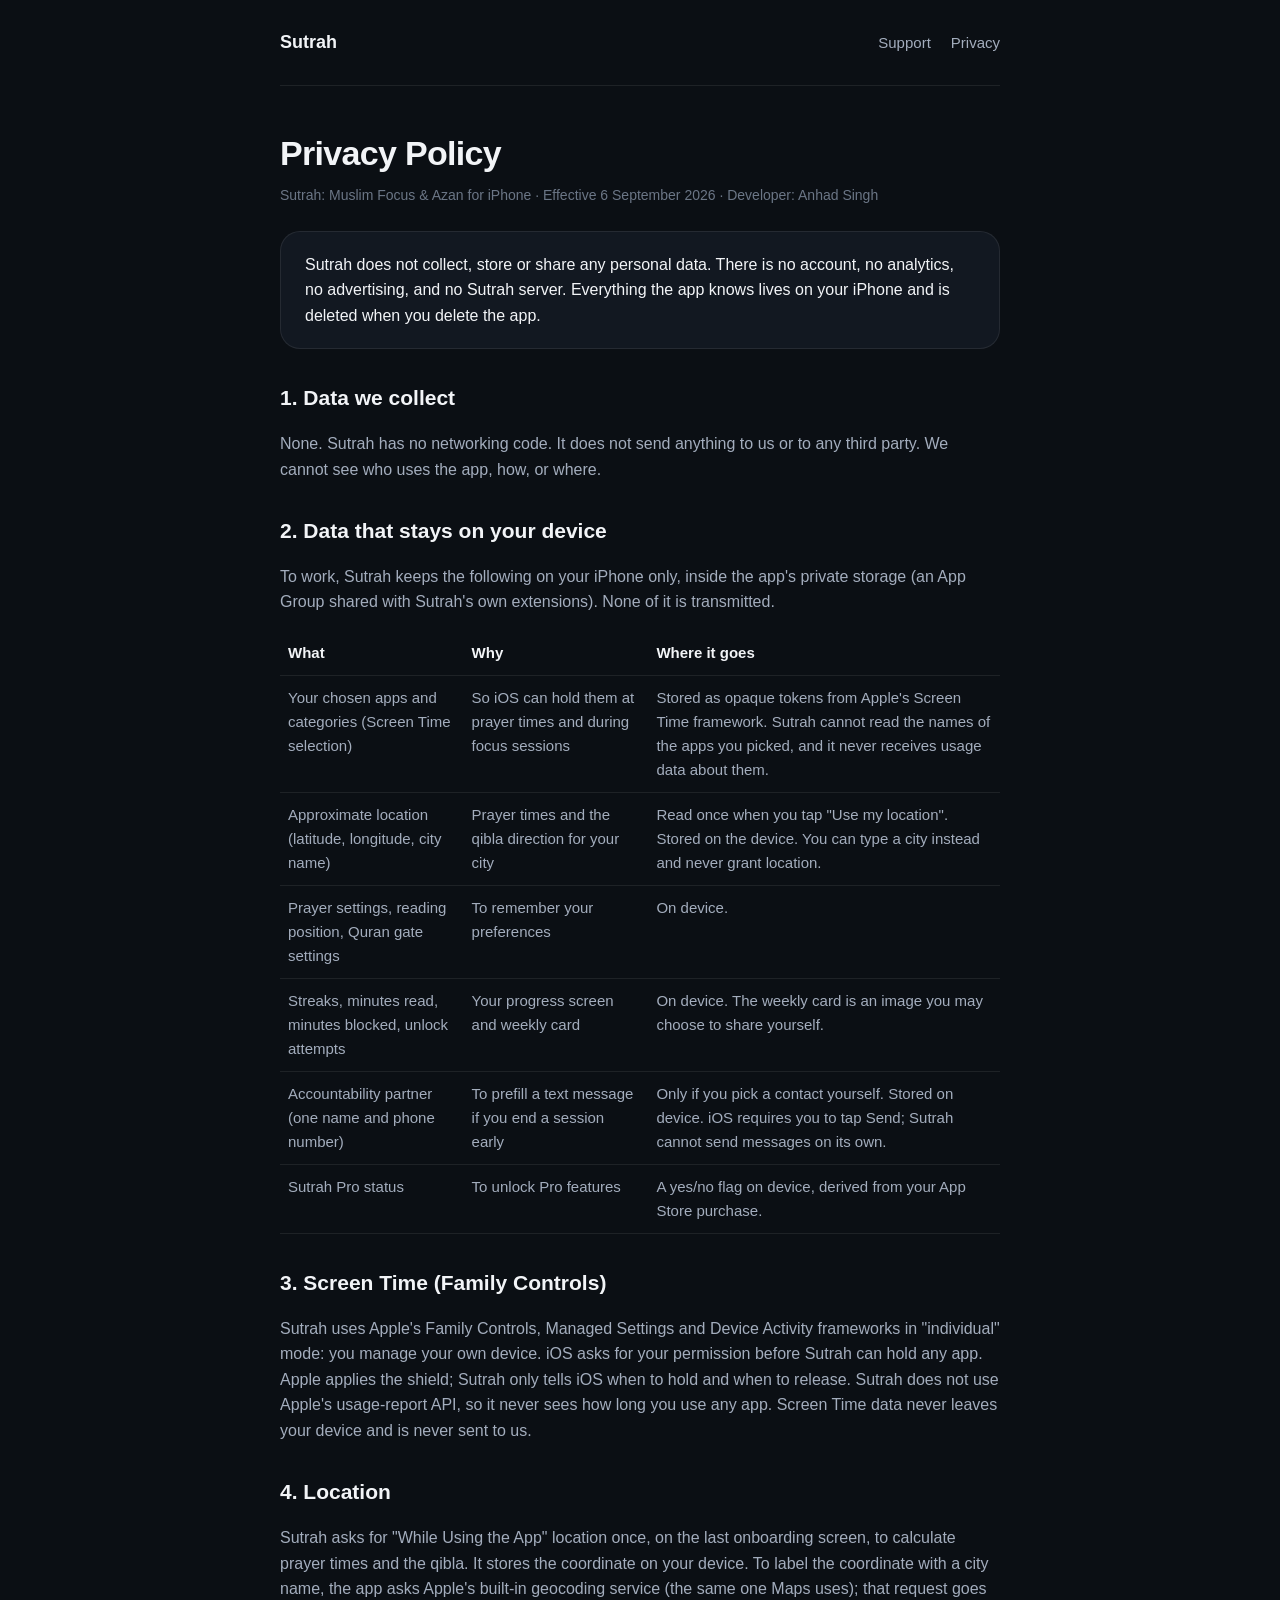
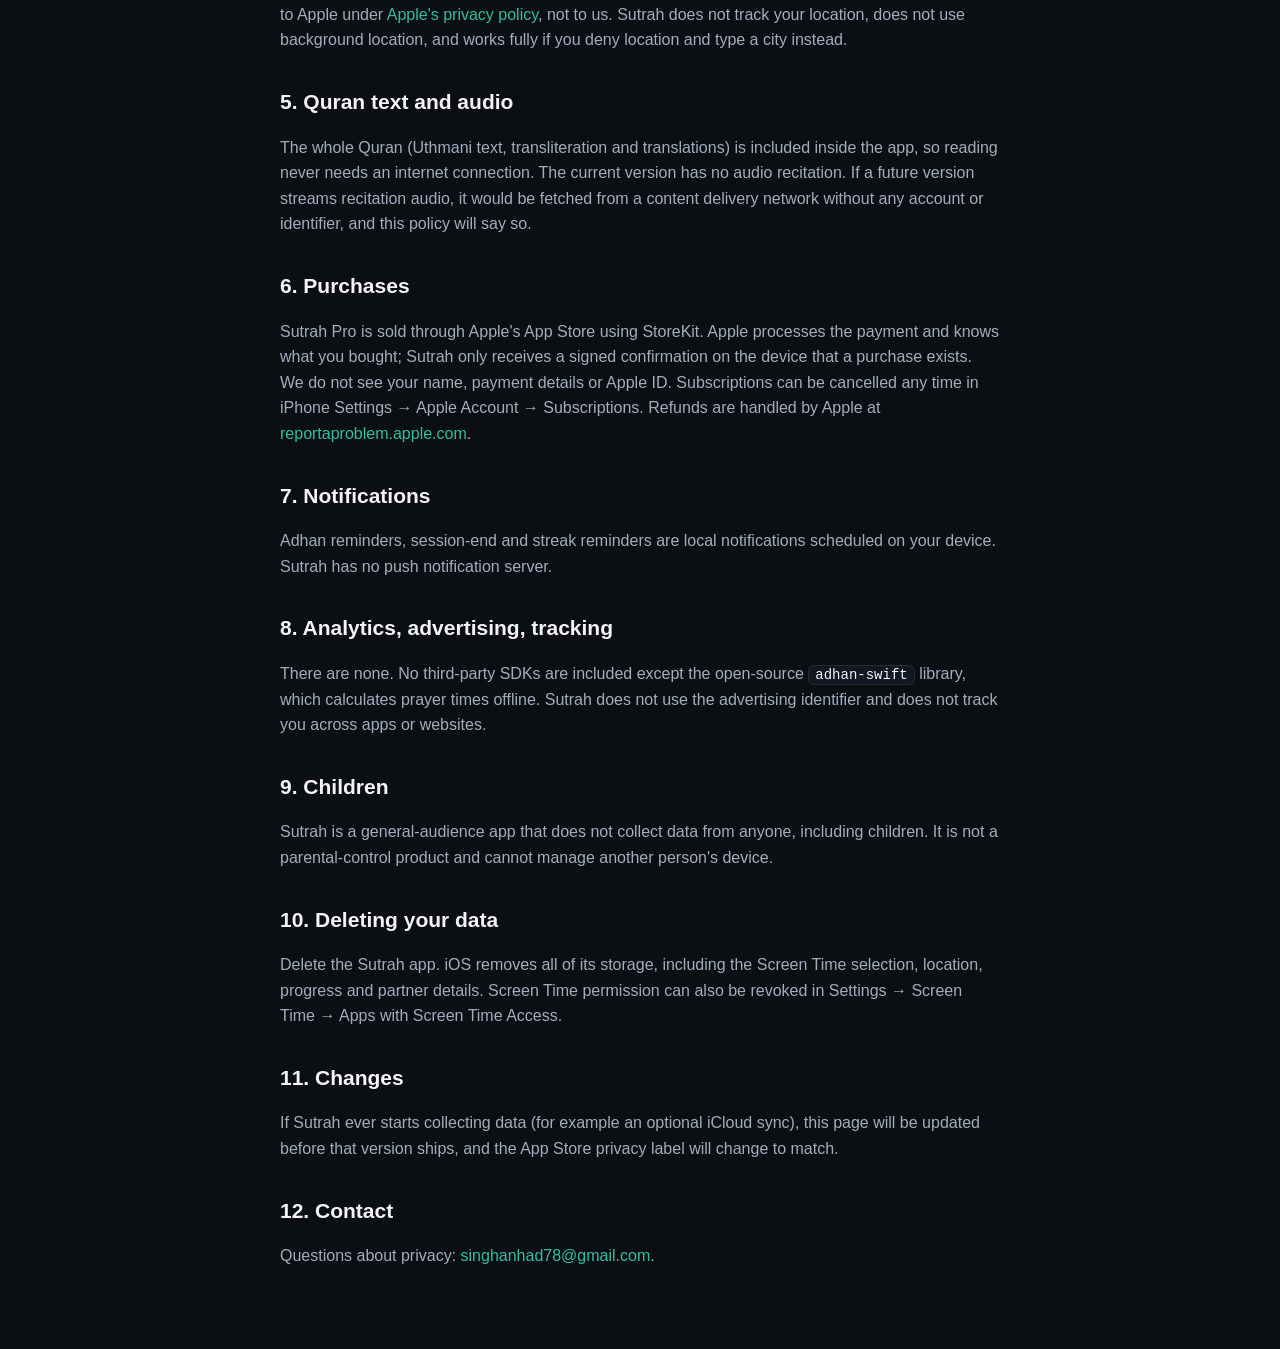
==== privacy.html @ 942deaca "Sutrah site: landing, privacy, support" ====
<!doctype html>
<html lang="en">
<head>
<meta charset="utf-8">
<meta name="viewport" content="width=device-width, initial-scale=1">
<title>Sutrah — Privacy Policy</title>
<meta name="description" content="Sutrah privacy policy: no accounts, no analytics, no ads, no server. Screen Time data and location never leave your device.">
<meta name="color-scheme" content="dark">
<style>
  :root { --bg:#0B0F14; --surface:#121821; --hair:rgba(255,255,255,.08); --text:#F2F4F7; --sec:#A3ADBD; --ter:#6B7686; --teal:#2FBF9F; --gold:#E5C07B; }
  * { box-sizing:border-box; }
  html,body { margin:0; background:var(--bg); color:var(--text); font:16px/1.6 -apple-system, BlinkMacSystemFont, "SF Pro Text", "Segoe UI", Roboto, Helvetica, Arial, sans-serif; -webkit-font-smoothing:antialiased; }
  a { color:var(--teal); text-decoration:none; } a:hover { text-decoration:underline; }
  .wrap { max-width:760px; margin:0 auto; padding:0 20px 64px; }
  header { padding:28px 0; display:flex; align-items:center; justify-content:space-between; border-bottom:1px solid var(--hair); }
  .brand { font-weight:600; font-size:18px; color:var(--text); }
  nav a { color:var(--sec); margin-left:20px; font-size:15px; }
  h1 { font-size:34px; margin:40px 0 4px; letter-spacing:-.02em; }
  .meta { color:var(--ter); font-size:14px; margin-bottom:24px; }
  h2 { font-size:21px; margin:32px 0 8px; }
  p, li { color:var(--sec); }
  .tldr { background:var(--surface); border:1px solid var(--hair); border-radius:20px; padding:20px 24px; }
  .tldr p { margin:0; color:var(--text); }
  table { width:100%; border-collapse:collapse; font-size:15px; margin:12px 0; }
  th, td { text-align:left; padding:10px 8px; border-bottom:1px solid var(--hair); vertical-align:top; }
  th { color:var(--text); font-weight:600; }
  td { color:var(--sec); }
  code { background:var(--surface); border:1px solid var(--hair); border-radius:6px; padding:1px 6px; font-size:14px; color:var(--text); }
</style>
</head>
<body>
<div class="wrap">
  <header>
    <a class="brand" href="./">Sutrah</a>
    <nav><a href="support.html">Support</a><a href="privacy.html">Privacy</a></nav>
  </header>

  <h1>Privacy Policy</h1>
  <div class="meta">Sutrah: Muslim Focus &amp; Azan for iPhone · Effective 6 September 2026 · Developer: Anhad Singh</div>

  <div class="tldr">
    <p>Sutrah does not collect, store or share any personal data. There is no account, no analytics, no advertising, and no Sutrah server. Everything the app knows lives on your iPhone and is deleted when you delete the app.</p>
  </div>

  <h2>1. Data we collect</h2>
  <p>None. Sutrah has no networking code. It does not send anything to us or to any third party. We cannot see who uses the app, how, or where.</p>

  <h2>2. Data that stays on your device</h2>
  <p>To work, Sutrah keeps the following on your iPhone only, inside the app's private storage (an App Group shared with Sutrah's own extensions). None of it is transmitted.</p>
  <table>
    <tr><th>What</th><th>Why</th><th>Where it goes</th></tr>
    <tr><td>Your chosen apps and categories (Screen Time selection)</td><td>So iOS can hold them at prayer times and during focus sessions</td><td>Stored as opaque tokens from Apple's Screen Time framework. Sutrah cannot read the names of the apps you picked, and it never receives usage data about them.</td></tr>
    <tr><td>Approximate location (latitude, longitude, city name)</td><td>Prayer times and the qibla direction for your city</td><td>Read once when you tap "Use my location". Stored on the device. You can type a city instead and never grant location.</td></tr>
    <tr><td>Prayer settings, reading position, Quran gate settings</td><td>To remember your preferences</td><td>On device.</td></tr>
    <tr><td>Streaks, minutes read, minutes blocked, unlock attempts</td><td>Your progress screen and weekly card</td><td>On device. The weekly card is an image you may choose to share yourself.</td></tr>
    <tr><td>Accountability partner (one name and phone number)</td><td>To prefill a text message if you end a session early</td><td>Only if you pick a contact yourself. Stored on device. iOS requires you to tap Send; Sutrah cannot send messages on its own.</td></tr>
    <tr><td>Sutrah Pro status</td><td>To unlock Pro features</td><td>A yes/no flag on device, derived from your App Store purchase.</td></tr>
  </table>

  <h2>3. Screen Time (Family Controls)</h2>
  <p>Sutrah uses Apple's Family Controls, Managed Settings and Device Activity frameworks in "individual" mode: you manage your own device. iOS asks for your permission before Sutrah can hold any app. Apple applies the shield; Sutrah only tells iOS when to hold and when to release. Sutrah does not use Apple's usage-report API, so it never sees how long you use any app. Screen Time data never leaves your device and is never sent to us.</p>

  <h2>4. Location</h2>
  <p>Sutrah asks for "While Using the App" location once, on the last onboarding screen, to calculate prayer times and the qibla. It stores the coordinate on your device. To label the coordinate with a city name, the app asks Apple's built-in geocoding service (the same one Maps uses); that request goes to Apple under <a href="https://www.apple.com/legal/privacy/">Apple's privacy policy</a>, not to us. Sutrah does not track your location, does not use background location, and works fully if you deny location and type a city instead.</p>

  <h2>5. Quran text and audio</h2>
  <p>The whole Quran (Uthmani text, transliteration and translations) is included inside the app, so reading never needs an internet connection. The current version has no audio recitation. If a future version streams recitation audio, it would be fetched from a content delivery network without any account or identifier, and this policy will say so.</p>

  <h2>6. Purchases</h2>
  <p>Sutrah Pro is sold through Apple's App Store using StoreKit. Apple processes the payment and knows what you bought; Sutrah only receives a signed confirmation on the device that a purchase exists. We do not see your name, payment details or Apple ID. Subscriptions can be cancelled any time in iPhone Settings → Apple Account → Subscriptions. Refunds are handled by Apple at <a href="https://reportaproblem.apple.com">reportaproblem.apple.com</a>.</p>

  <h2>7. Notifications</h2>
  <p>Adhan reminders, session-end and streak reminders are local notifications scheduled on your device. Sutrah has no push notification server.</p>

  <h2>8. Analytics, advertising, tracking</h2>
  <p>There are none. No third-party SDKs are included except the open-source <code>adhan-swift</code> library, which calculates prayer times offline. Sutrah does not use the advertising identifier and does not track you across apps or websites.</p>

  <h2>9. Children</h2>
  <p>Sutrah is a general-audience app that does not collect data from anyone, including children. It is not a parental-control product and cannot manage another person's device.</p>

  <h2>10. Deleting your data</h2>
  <p>Delete the Sutrah app. iOS removes all of its storage, including the Screen Time selection, location, progress and partner details. Screen Time permission can also be revoked in Settings → Screen Time → Apps with Screen Time Access.</p>

  <h2>11. Changes</h2>
  <p>If Sutrah ever starts collecting data (for example an optional iCloud sync), this page will be updated before that version ships, and the App Store privacy label will change to match.</p>

  <h2>12. Contact</h2>
  <p>Questions about privacy: <a href="mailto:singhanhad78@gmail.com">singhanhad78@gmail.com</a>.</p>
</div>
</body>
</html>
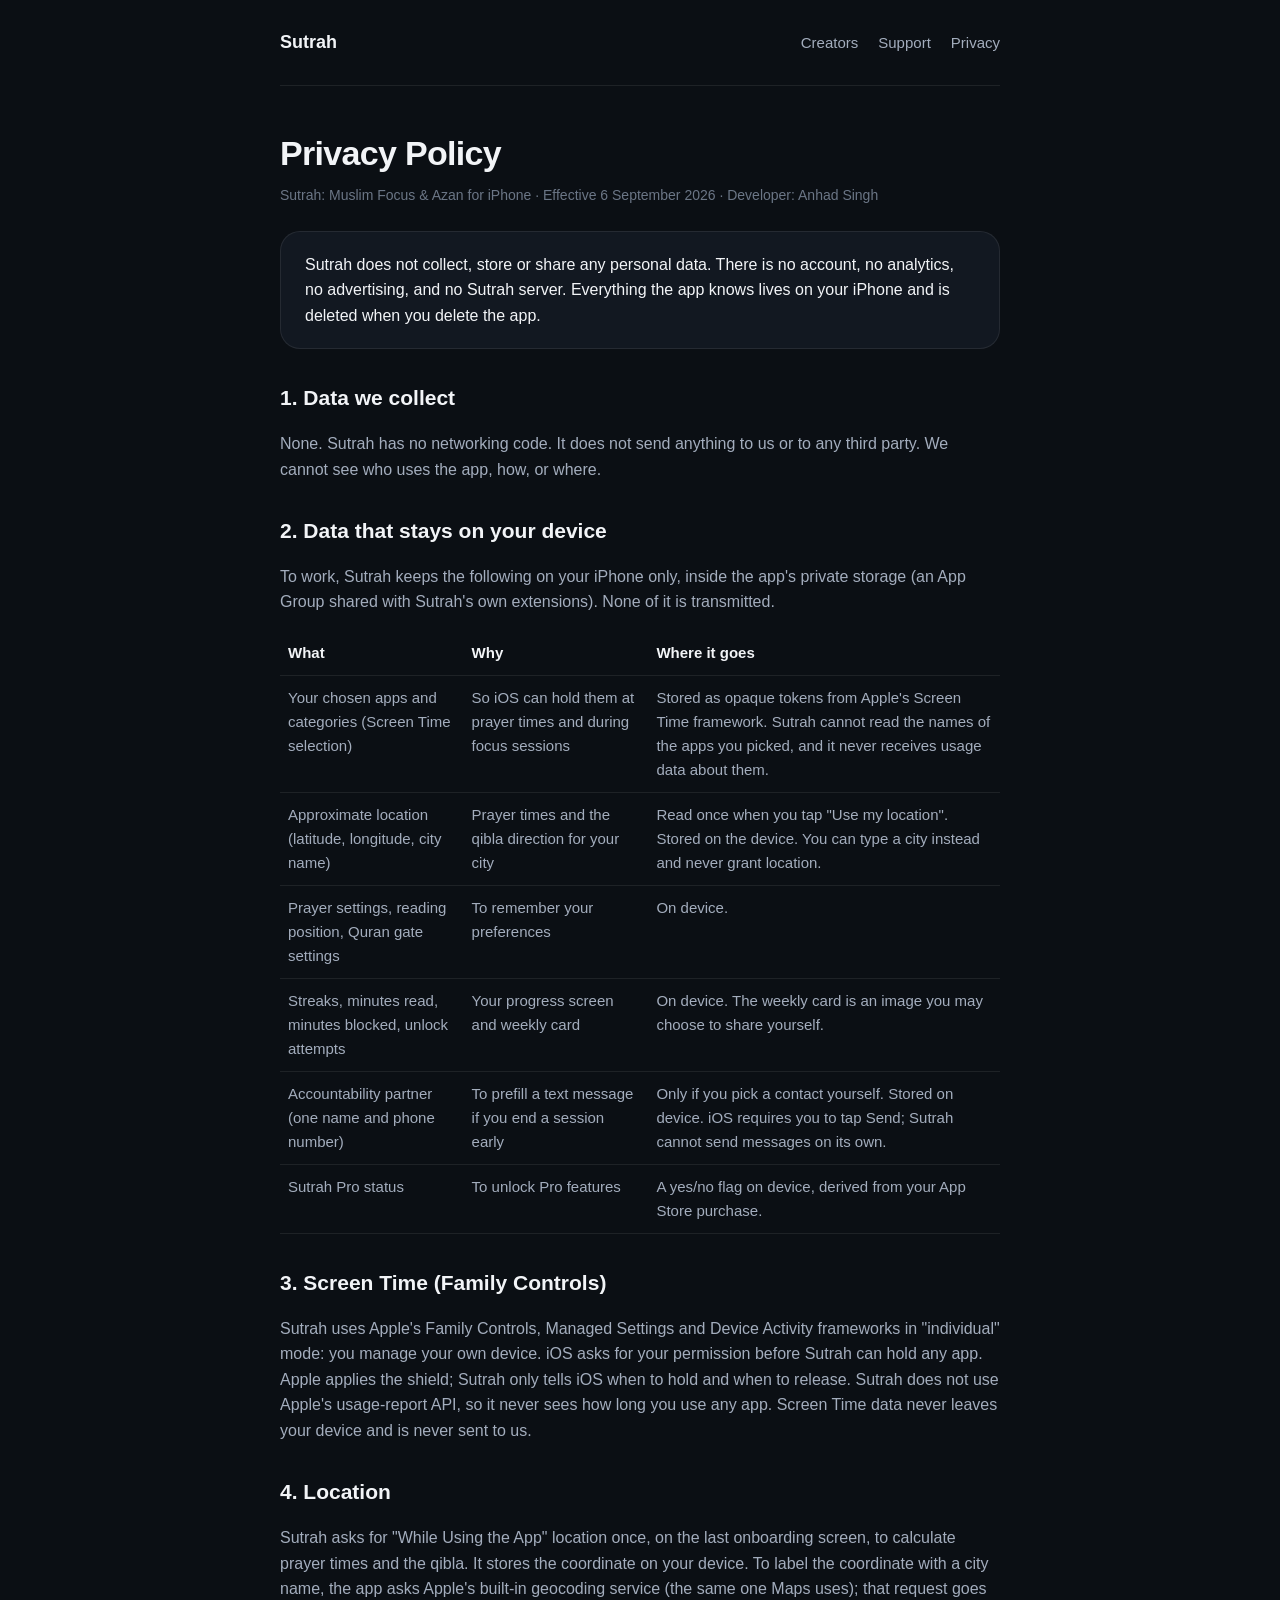
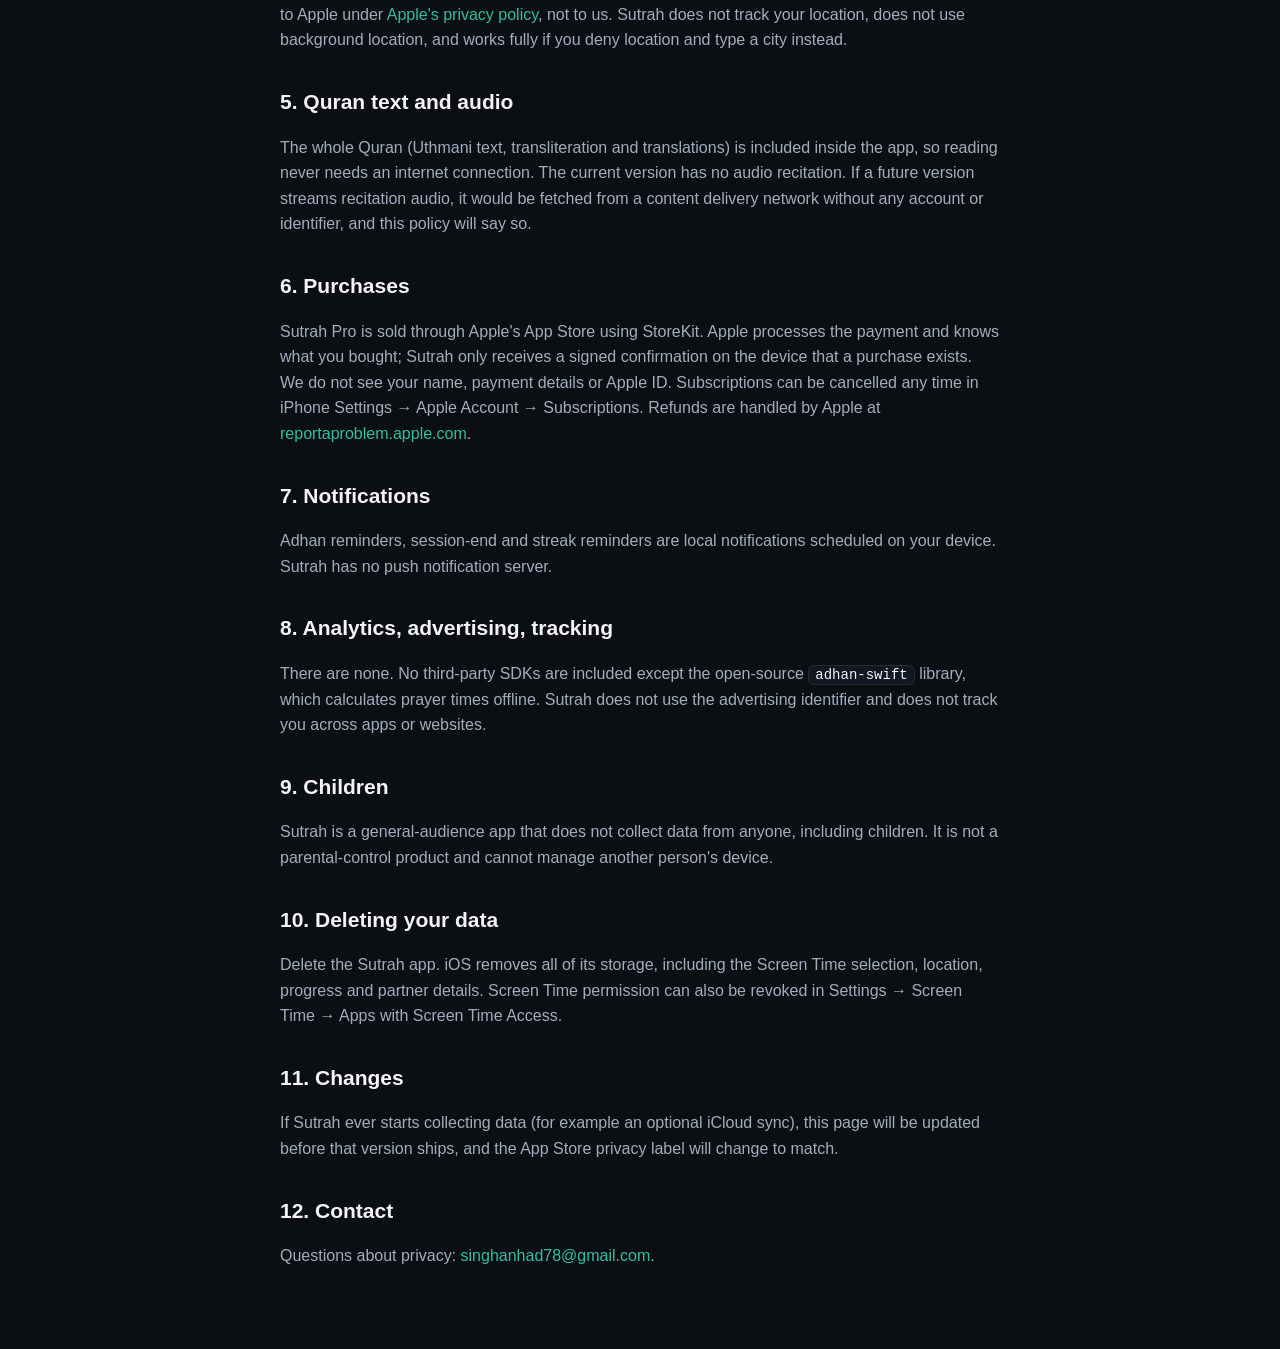
==== commit 713daf53: "Add Sutrah creator community and free-month offers" ====
--- a/privacy.html
+++ b/privacy.html
@@ -26,13 +26,14 @@
   th { color:var(--text); font-weight:600; }
   td { color:var(--sec); }
   code { background:var(--surface); border:1px solid var(--hair); border-radius:6px; padding:1px 6px; font-size:14px; color:var(--text); }
+  @media(max-width:480px) { header { flex-wrap:wrap; gap:16px; } nav { display:flex; flex-wrap:wrap; gap:20px; } nav a { margin-left:0; } table { table-layout:fixed; overflow-wrap:anywhere; } }
 </style>
 </head>
 <body>
 <div class="wrap">
   <header>
     <a class="brand" href="./">Sutrah</a>
-    <nav><a href="support.html">Support</a><a href="privacy.html">Privacy</a></nav>
+    <nav><a href="community.html">Creators</a><a href="support.html">Support</a><a href="privacy.html">Privacy</a></nav>
   </header>
 
   <h1>Privacy Policy</h1>
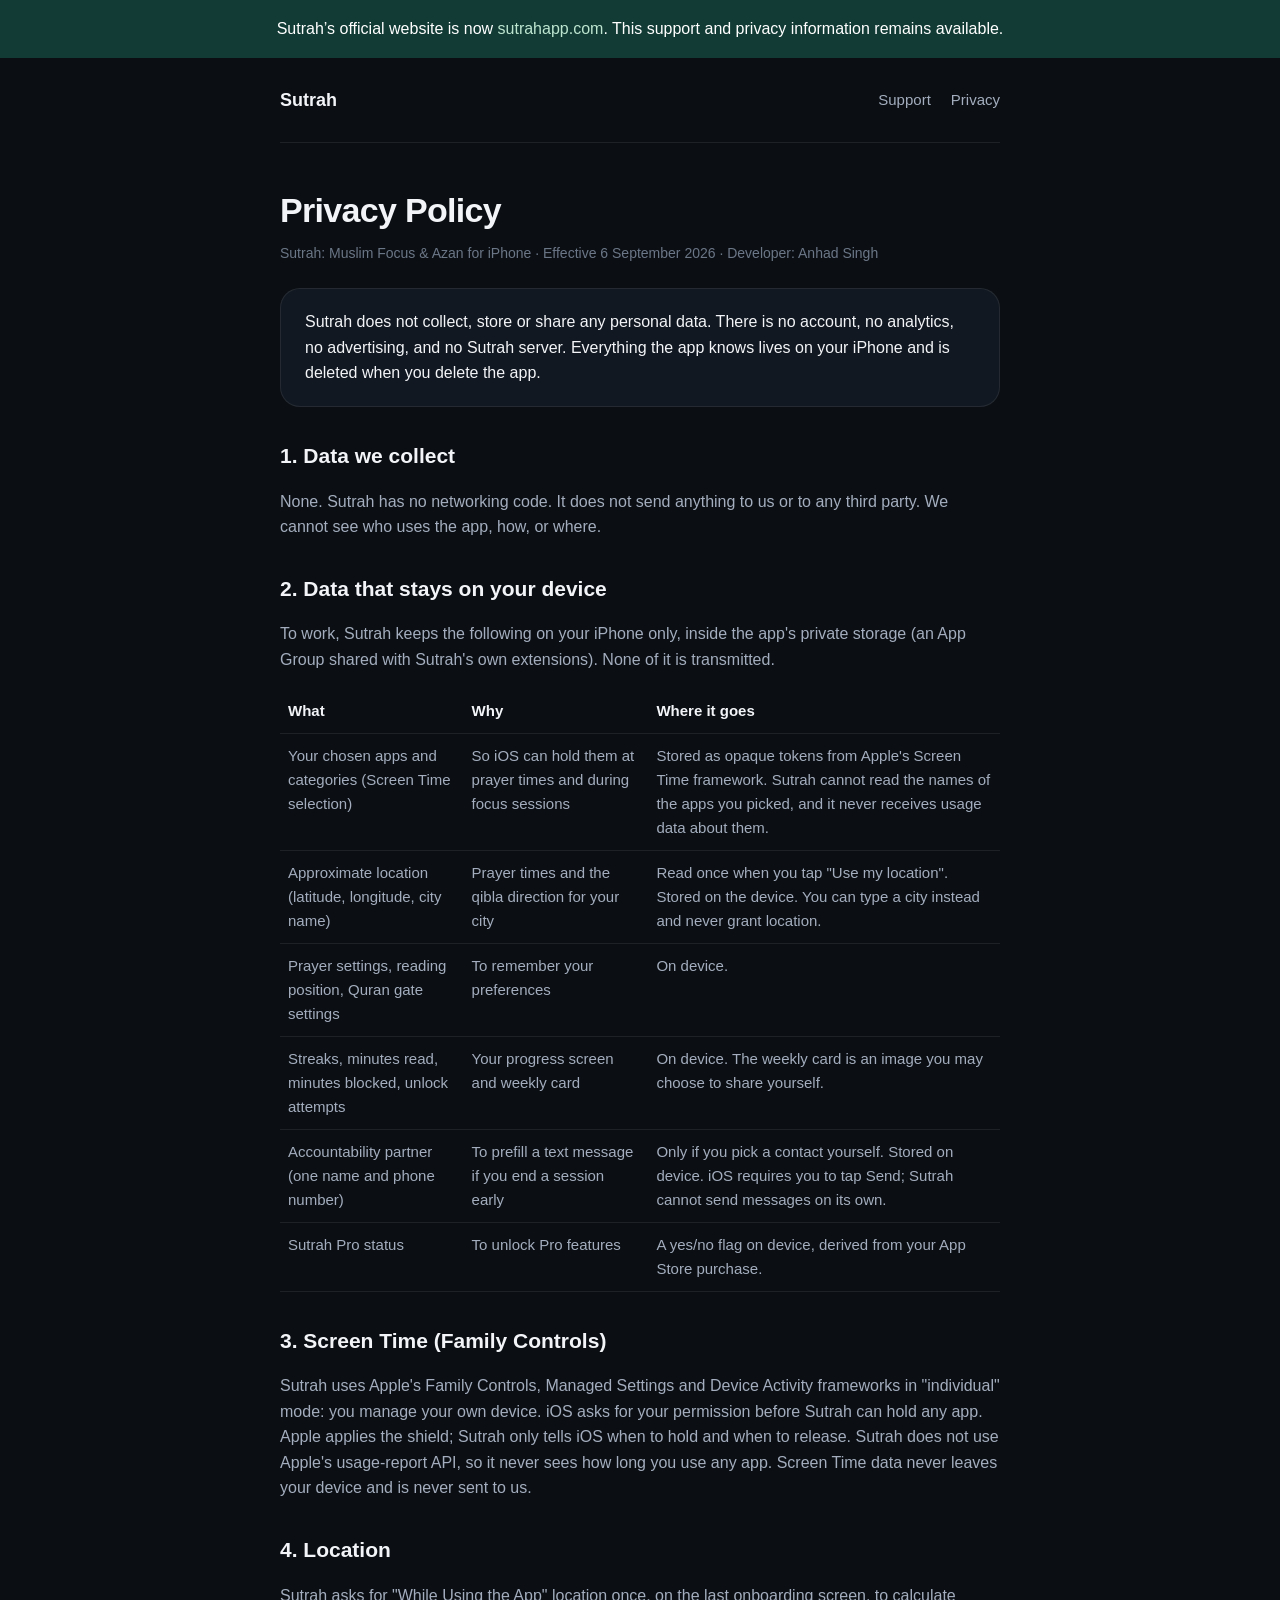
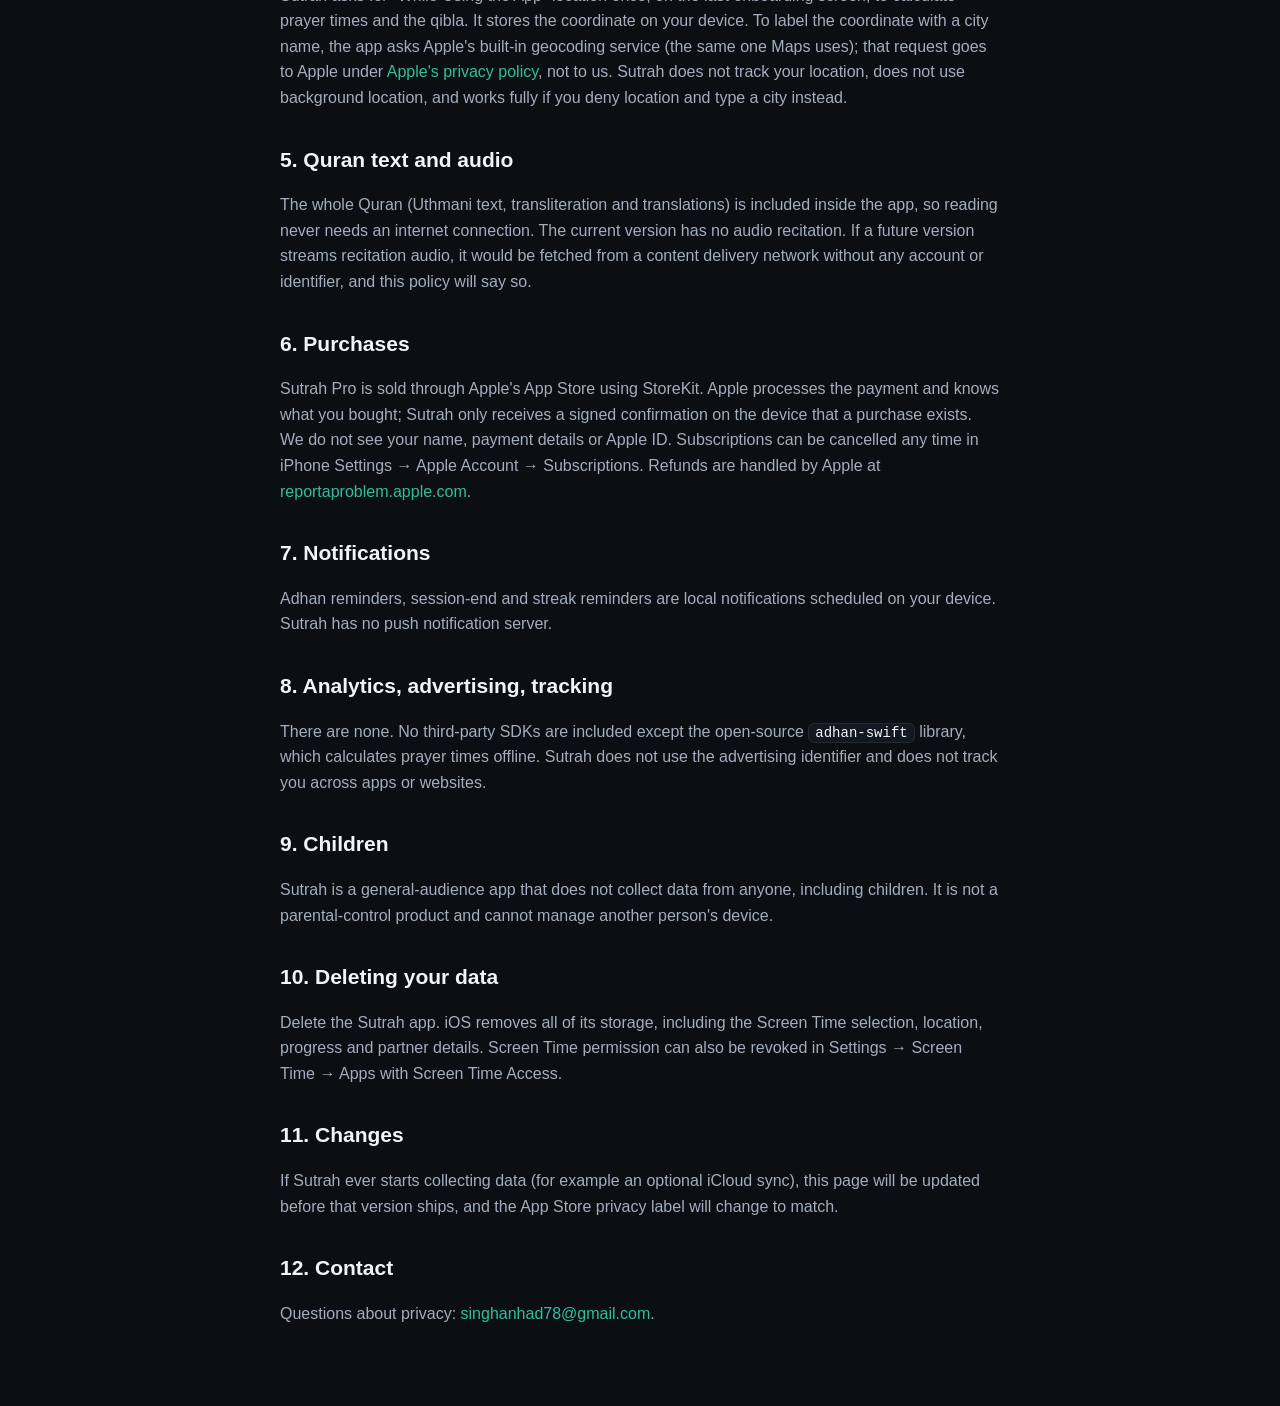
==== commit ce4ef8c0: "Connect legacy Sutrah pages to the verified canonical website" ====
--- a/privacy.html
+++ b/privacy.html
@@ -26,14 +26,14 @@
   th { color:var(--text); font-weight:600; }
   td { color:var(--sec); }
   code { background:var(--surface); border:1px solid var(--hair); border-radius:6px; padding:1px 6px; font-size:14px; color:var(--text); }
-  @media(max-width:480px) { header { flex-wrap:wrap; gap:16px; } nav { display:flex; flex-wrap:wrap; gap:20px; } nav a { margin-left:0; } table { table-layout:fixed; overflow-wrap:anywhere; } }
 </style>
+<link rel="canonical" href="https://sutrahapp.com/privacy">
 </head>
-<body>
+<body><aside style="padding:16px;text-align:center;background:#123b35;color:white">Sutrah’s official website is now <a style="color:#bde5d0" href="https://sutrahapp.com/privacy">sutrahapp.com</a>. This support and privacy information remains available.</aside>
 <div class="wrap">
   <header>
     <a class="brand" href="./">Sutrah</a>
-    <nav><a href="community.html">Creators</a><a href="support.html">Support</a><a href="privacy.html">Privacy</a></nav>
+    <nav><a href="support.html">Support</a><a href="privacy.html">Privacy</a></nav>
   </header>
 
   <h1>Privacy Policy</h1>
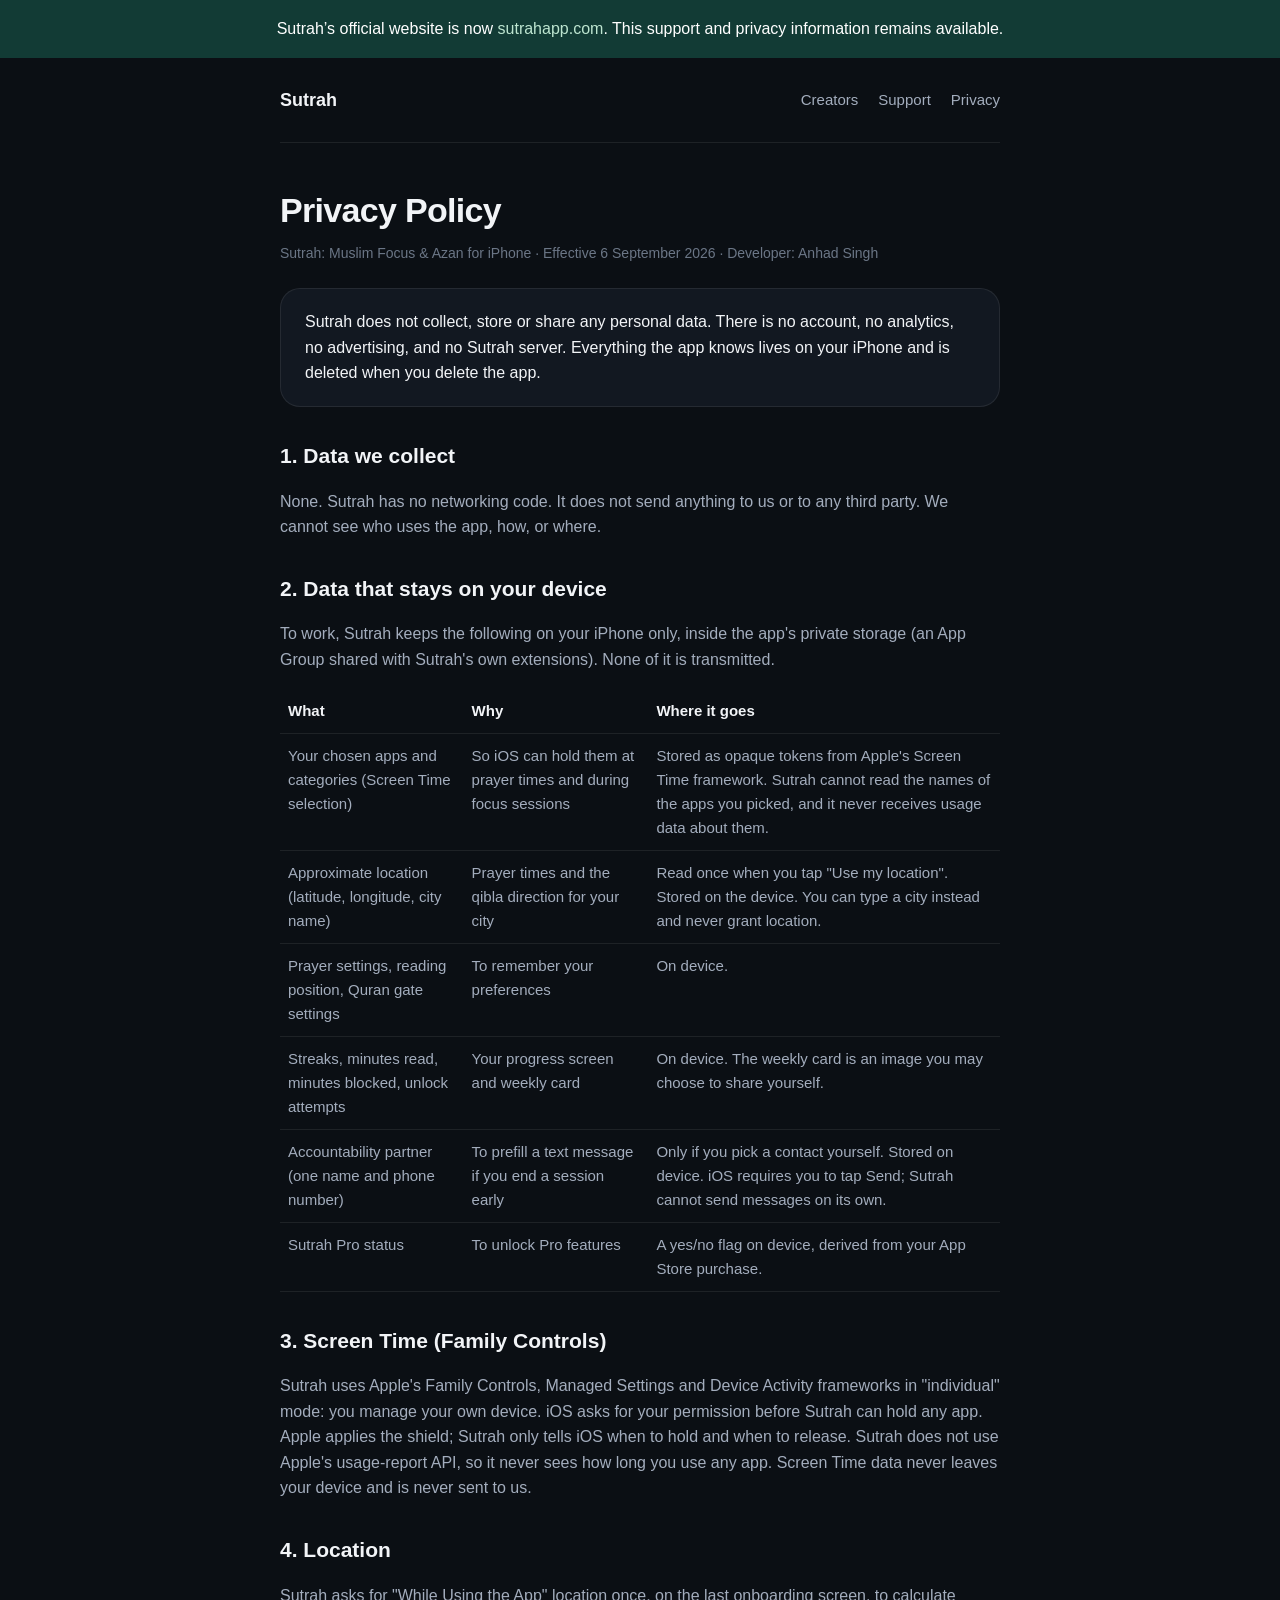
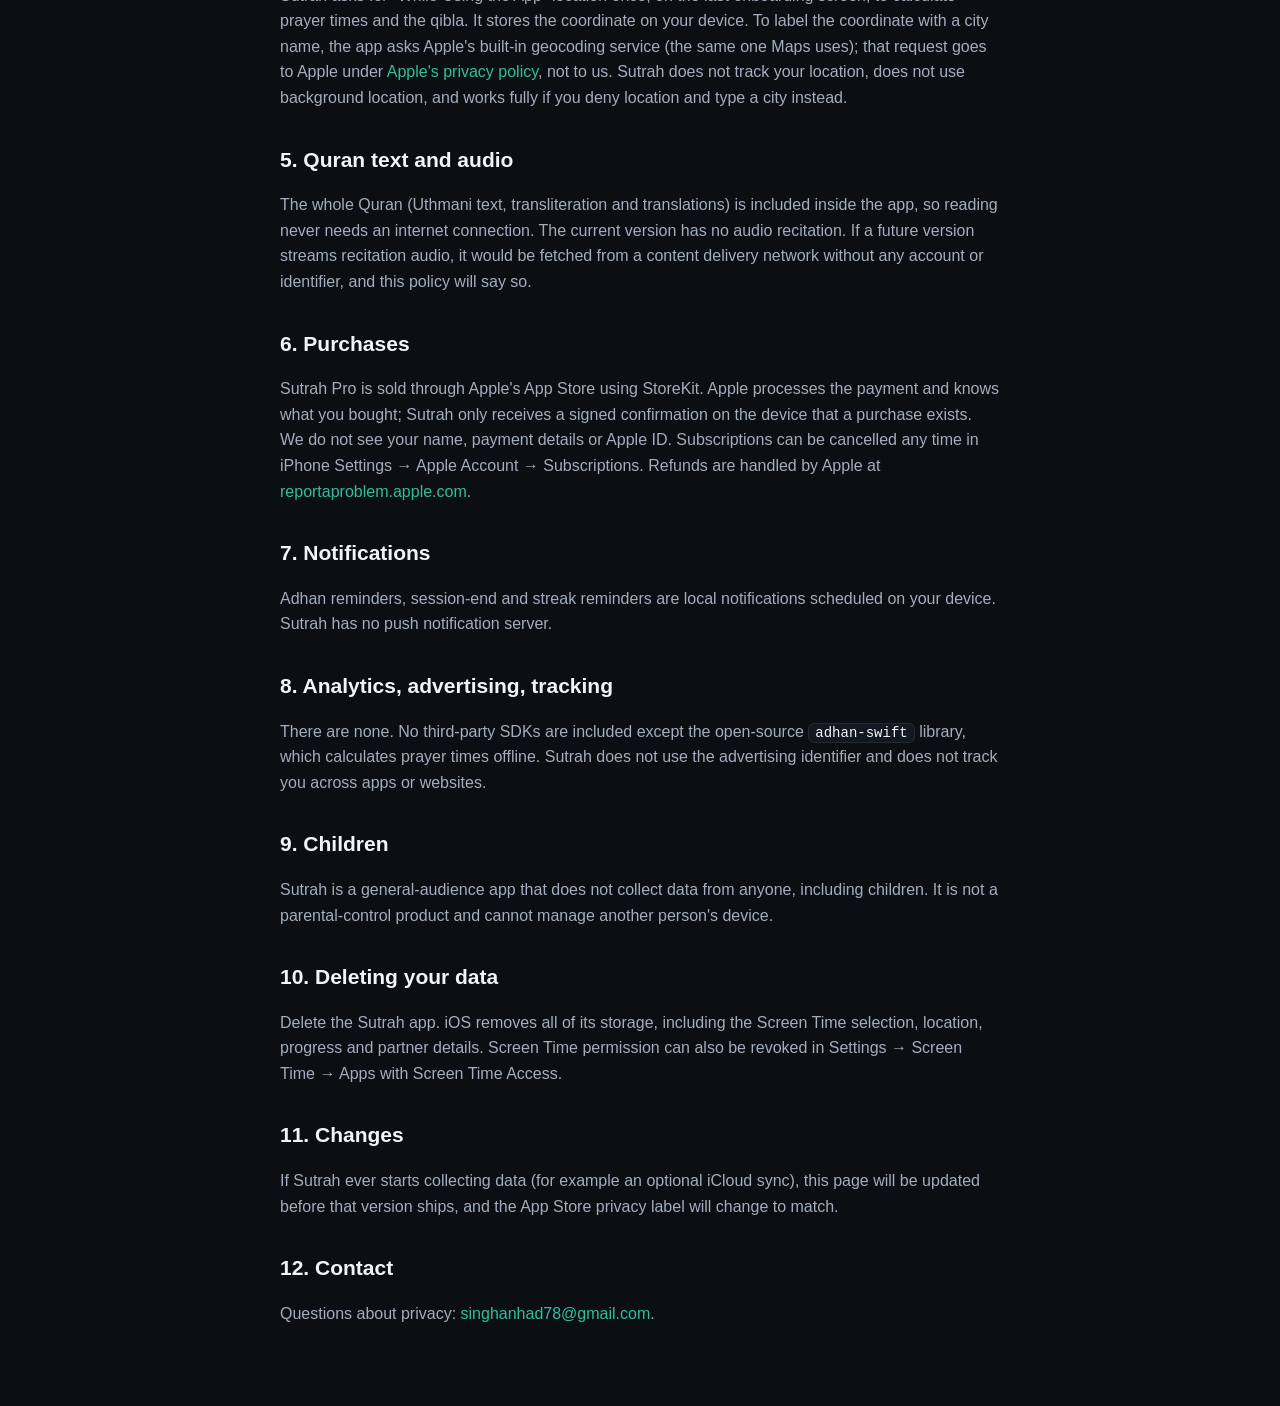
==== commit 52b23293: "Merge 713daf530bd1776e666270af6c56ad33c062f278 into ce4ef8c0c361750e396a198381f7bc34ee373189" ====
--- a/privacy.html
+++ b/privacy.html
@@ -26,6 +26,7 @@
   th { color:var(--text); font-weight:600; }
   td { color:var(--sec); }
   code { background:var(--surface); border:1px solid var(--hair); border-radius:6px; padding:1px 6px; font-size:14px; color:var(--text); }
+  @media(max-width:480px) { header { flex-wrap:wrap; gap:16px; } nav { display:flex; flex-wrap:wrap; gap:20px; } nav a { margin-left:0; } table { table-layout:fixed; overflow-wrap:anywhere; } }
 </style>
 <link rel="canonical" href="https://sutrahapp.com/privacy">
 </head>
@@ -33,7 +34,7 @@
 <div class="wrap">
   <header>
     <a class="brand" href="./">Sutrah</a>
-    <nav><a href="support.html">Support</a><a href="privacy.html">Privacy</a></nav>
+    <nav><a href="community.html">Creators</a><a href="support.html">Support</a><a href="privacy.html">Privacy</a></nav>
   </header>
 
   <h1>Privacy Policy</h1>
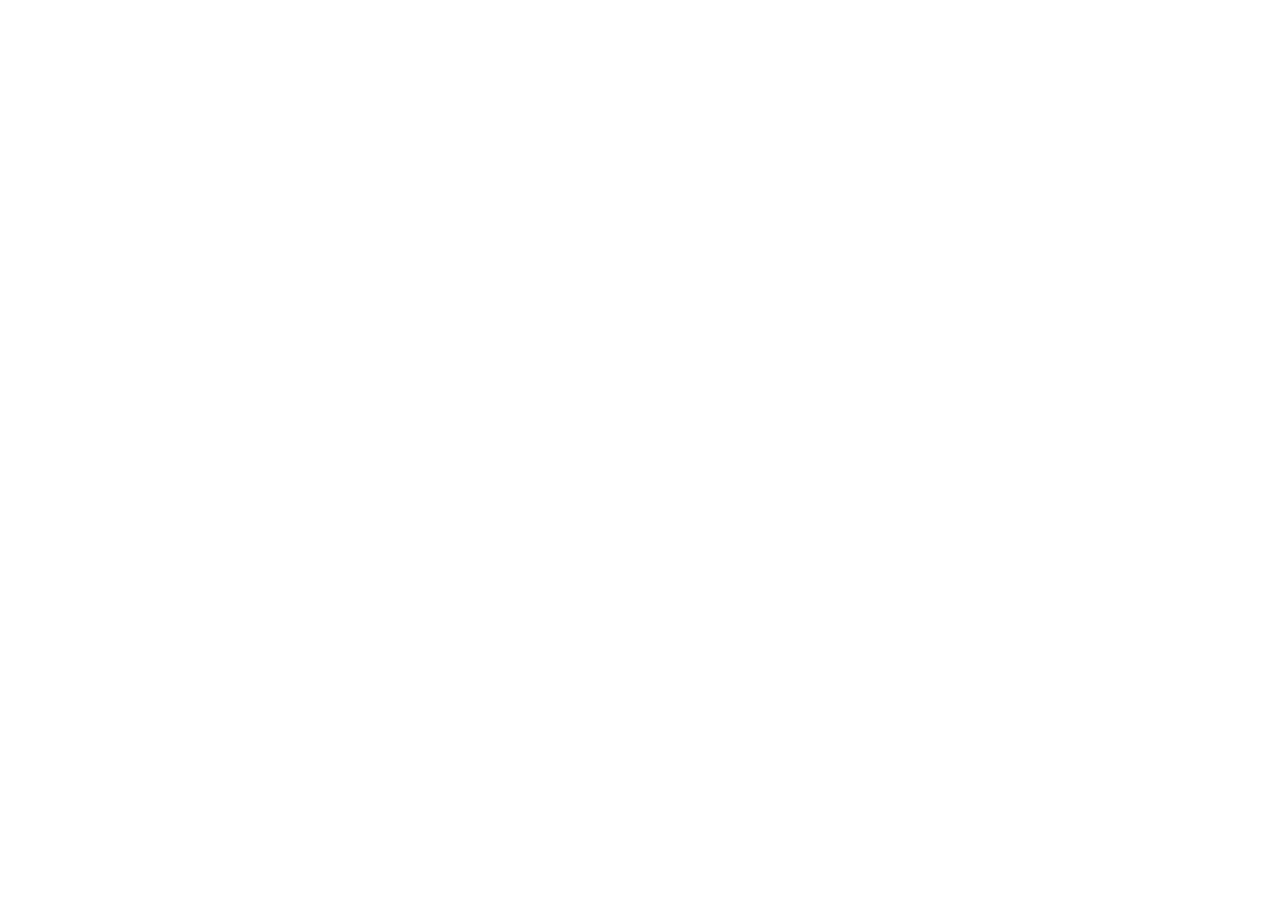
==== commit 062e9e65: "Redirect legacy Sutrah privacy policy to the current policy" ====
--- a/privacy.html
+++ b/privacy.html
@@ -1,93 +1,27 @@
 <!doctype html>
 <html lang="en">
 <head>
-<meta charset="utf-8">
-<meta name="viewport" content="width=device-width, initial-scale=1">
-<title>Sutrah — Privacy Policy</title>
-<meta name="description" content="Sutrah privacy policy: no accounts, no analytics, no ads, no server. Screen Time data and location never leave your device.">
-<meta name="color-scheme" content="dark">
-<style>
-  :root { --bg:#0B0F14; --surface:#121821; --hair:rgba(255,255,255,.08); --text:#F2F4F7; --sec:#A3ADBD; --ter:#6B7686; --teal:#2FBF9F; --gold:#E5C07B; }
-  * { box-sizing:border-box; }
-  html,body { margin:0; background:var(--bg); color:var(--text); font:16px/1.6 -apple-system, BlinkMacSystemFont, "SF Pro Text", "Segoe UI", Roboto, Helvetica, Arial, sans-serif; -webkit-font-smoothing:antialiased; }
-  a { color:var(--teal); text-decoration:none; } a:hover { text-decoration:underline; }
-  .wrap { max-width:760px; margin:0 auto; padding:0 20px 64px; }
-  header { padding:28px 0; display:flex; align-items:center; justify-content:space-between; border-bottom:1px solid var(--hair); }
-  .brand { font-weight:600; font-size:18px; color:var(--text); }
-  nav a { color:var(--sec); margin-left:20px; font-size:15px; }
-  h1 { font-size:34px; margin:40px 0 4px; letter-spacing:-.02em; }
-  .meta { color:var(--ter); font-size:14px; margin-bottom:24px; }
-  h2 { font-size:21px; margin:32px 0 8px; }
-  p, li { color:var(--sec); }
-  .tldr { background:var(--surface); border:1px solid var(--hair); border-radius:20px; padding:20px 24px; }
-  .tldr p { margin:0; color:var(--text); }
-  table { width:100%; border-collapse:collapse; font-size:15px; margin:12px 0; }
-  th, td { text-align:left; padding:10px 8px; border-bottom:1px solid var(--hair); vertical-align:top; }
-  th { color:var(--text); font-weight:600; }
-  td { color:var(--sec); }
-  code { background:var(--surface); border:1px solid var(--hair); border-radius:6px; padding:1px 6px; font-size:14px; color:var(--text); }
-  @media(max-width:480px) { header { flex-wrap:wrap; gap:16px; } nav { display:flex; flex-wrap:wrap; gap:20px; } nav a { margin-left:0; } table { table-layout:fixed; overflow-wrap:anywhere; } }
-</style>
-<link rel="canonical" href="https://sutrahapp.com/privacy">
+  <meta charset="utf-8">
+  <meta name="viewport" content="width=device-width, initial-scale=1">
+  <title>Sutrah — Current Privacy Policy</title>
+  <meta name="description" content="Read Sutrah’s current privacy policy, including the separate optional reflections and private Quran circles introduced in version 1.1.">
+  <meta name="referrer" content="no-referrer">
+  <meta name="robots" content="noindex,follow">
+  <link rel="canonical" href="https://sutrahapp.com/privacy">
+  <meta http-equiv="refresh" content="0; url=https://sutrahapp.com/privacy">
+  <script>window.location.replace("https://sutrahapp.com/privacy");</script>
+  <style>
+    html { color-scheme: dark; background: #0B0F14; color: #F2F4F7; }
+    body { max-width: 44rem; margin: 4rem auto; padding: 0 1.25rem; font: 1rem/1.6 -apple-system, BlinkMacSystemFont, "Segoe UI", sans-serif; }
+    a { color: #2FBF9F; }
+  </style>
 </head>
-<body><aside style="padding:16px;text-align:center;background:#123b35;color:white">Sutrah’s official website is now <a style="color:#bde5d0" href="https://sutrahapp.com/privacy">sutrahapp.com</a>. This support and privacy information remains available.</aside>
-<div class="wrap">
-  <header>
-    <a class="brand" href="./">Sutrah</a>
-    <nav><a href="community.html">Creators</a><a href="support.html">Support</a><a href="privacy.html">Privacy</a></nav>
-  </header>
-
-  <h1>Privacy Policy</h1>
-  <div class="meta">Sutrah: Muslim Focus &amp; Azan for iPhone · Effective 6 September 2026 · Developer: Anhad Singh</div>
-
-  <div class="tldr">
-    <p>Sutrah does not collect, store or share any personal data. There is no account, no analytics, no advertising, and no Sutrah server. Everything the app knows lives on your iPhone and is deleted when you delete the app.</p>
-  </div>
-
-  <h2>1. Data we collect</h2>
-  <p>None. Sutrah has no networking code. It does not send anything to us or to any third party. We cannot see who uses the app, how, or where.</p>
-
-  <h2>2. Data that stays on your device</h2>
-  <p>To work, Sutrah keeps the following on your iPhone only, inside the app's private storage (an App Group shared with Sutrah's own extensions). None of it is transmitted.</p>
-  <table>
-    <tr><th>What</th><th>Why</th><th>Where it goes</th></tr>
-    <tr><td>Your chosen apps and categories (Screen Time selection)</td><td>So iOS can hold them at prayer times and during focus sessions</td><td>Stored as opaque tokens from Apple's Screen Time framework. Sutrah cannot read the names of the apps you picked, and it never receives usage data about them.</td></tr>
-    <tr><td>Approximate location (latitude, longitude, city name)</td><td>Prayer times and the qibla direction for your city</td><td>Read once when you tap "Use my location". Stored on the device. You can type a city instead and never grant location.</td></tr>
-    <tr><td>Prayer settings, reading position, Quran gate settings</td><td>To remember your preferences</td><td>On device.</td></tr>
-    <tr><td>Streaks, minutes read, minutes blocked, unlock attempts</td><td>Your progress screen and weekly card</td><td>On device. The weekly card is an image you may choose to share yourself.</td></tr>
-    <tr><td>Accountability partner (one name and phone number)</td><td>To prefill a text message if you end a session early</td><td>Only if you pick a contact yourself. Stored on device. iOS requires you to tap Send; Sutrah cannot send messages on its own.</td></tr>
-    <tr><td>Sutrah Pro status</td><td>To unlock Pro features</td><td>A yes/no flag on device, derived from your App Store purchase.</td></tr>
-  </table>
-
-  <h2>3. Screen Time (Family Controls)</h2>
-  <p>Sutrah uses Apple's Family Controls, Managed Settings and Device Activity frameworks in "individual" mode: you manage your own device. iOS asks for your permission before Sutrah can hold any app. Apple applies the shield; Sutrah only tells iOS when to hold and when to release. Sutrah does not use Apple's usage-report API, so it never sees how long you use any app. Screen Time data never leaves your device and is never sent to us.</p>
-
-  <h2>4. Location</h2>
-  <p>Sutrah asks for "While Using the App" location once, on the last onboarding screen, to calculate prayer times and the qibla. It stores the coordinate on your device. To label the coordinate with a city name, the app asks Apple's built-in geocoding service (the same one Maps uses); that request goes to Apple under <a href="https://www.apple.com/legal/privacy/">Apple's privacy policy</a>, not to us. Sutrah does not track your location, does not use background location, and works fully if you deny location and type a city instead.</p>
-
-  <h2>5. Quran text and audio</h2>
-  <p>The whole Quran (Uthmani text, transliteration and translations) is included inside the app, so reading never needs an internet connection. The current version has no audio recitation. If a future version streams recitation audio, it would be fetched from a content delivery network without any account or identifier, and this policy will say so.</p>
-
-  <h2>6. Purchases</h2>
-  <p>Sutrah Pro is sold through Apple's App Store using StoreKit. Apple processes the payment and knows what you bought; Sutrah only receives a signed confirmation on the device that a purchase exists. We do not see your name, payment details or Apple ID. Subscriptions can be cancelled any time in iPhone Settings → Apple Account → Subscriptions. Refunds are handled by Apple at <a href="https://reportaproblem.apple.com">reportaproblem.apple.com</a>.</p>
-
-  <h2>7. Notifications</h2>
-  <p>Adhan reminders, session-end and streak reminders are local notifications scheduled on your device. Sutrah has no push notification server.</p>
-
-  <h2>8. Analytics, advertising, tracking</h2>
-  <p>There are none. No third-party SDKs are included except the open-source <code>adhan-swift</code> library, which calculates prayer times offline. Sutrah does not use the advertising identifier and does not track you across apps or websites.</p>
-
-  <h2>9. Children</h2>
-  <p>Sutrah is a general-audience app that does not collect data from anyone, including children. It is not a parental-control product and cannot manage another person's device.</p>
-
-  <h2>10. Deleting your data</h2>
-  <p>Delete the Sutrah app. iOS removes all of its storage, including the Screen Time selection, location, progress and partner details. Screen Time permission can also be revoked in Settings → Screen Time → Apps with Screen Time Access.</p>
-
-  <h2>11. Changes</h2>
-  <p>If Sutrah ever starts collecting data (for example an optional iCloud sync), this page will be updated before that version ships, and the App Store privacy label will change to match.</p>
-
-  <h2>12. Contact</h2>
-  <p>Questions about privacy: <a href="mailto:singhanhad78@gmail.com">singhanhad78@gmail.com</a>.</p>
-</div>
+<body>
+  <main>
+    <h1>Sutrah’s privacy policy has moved</h1>
+    <p>The current policy is at <a href="https://sutrahapp.com/privacy">sutrahapp.com/privacy</a>.</p>
+    <p>It explains Sutrah’s local features and the separate optional personal reflections and private Quran circles introduced in version 1.1.</p>
+    <p>If you are not redirected automatically, <a href="https://sutrahapp.com/privacy">open the current privacy policy</a>.</p>
+  </main>
 </body>
 </html>
